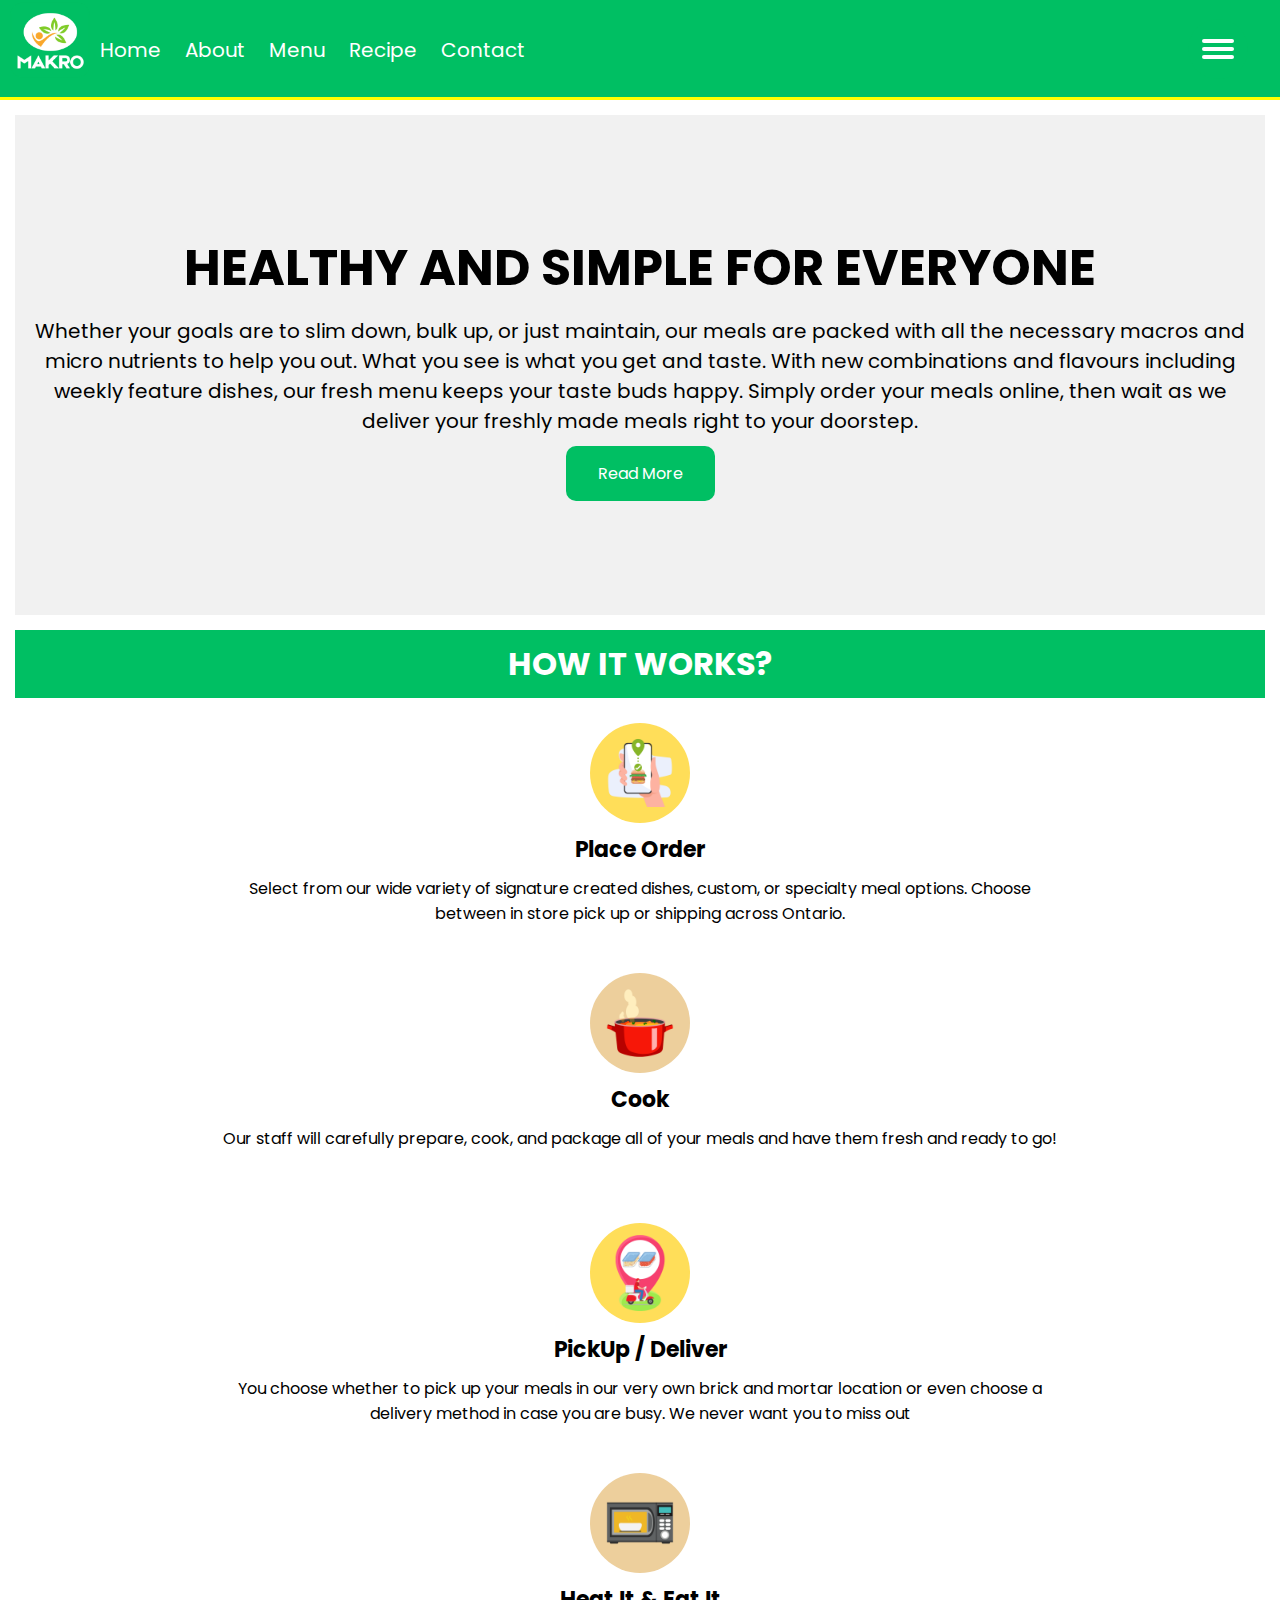
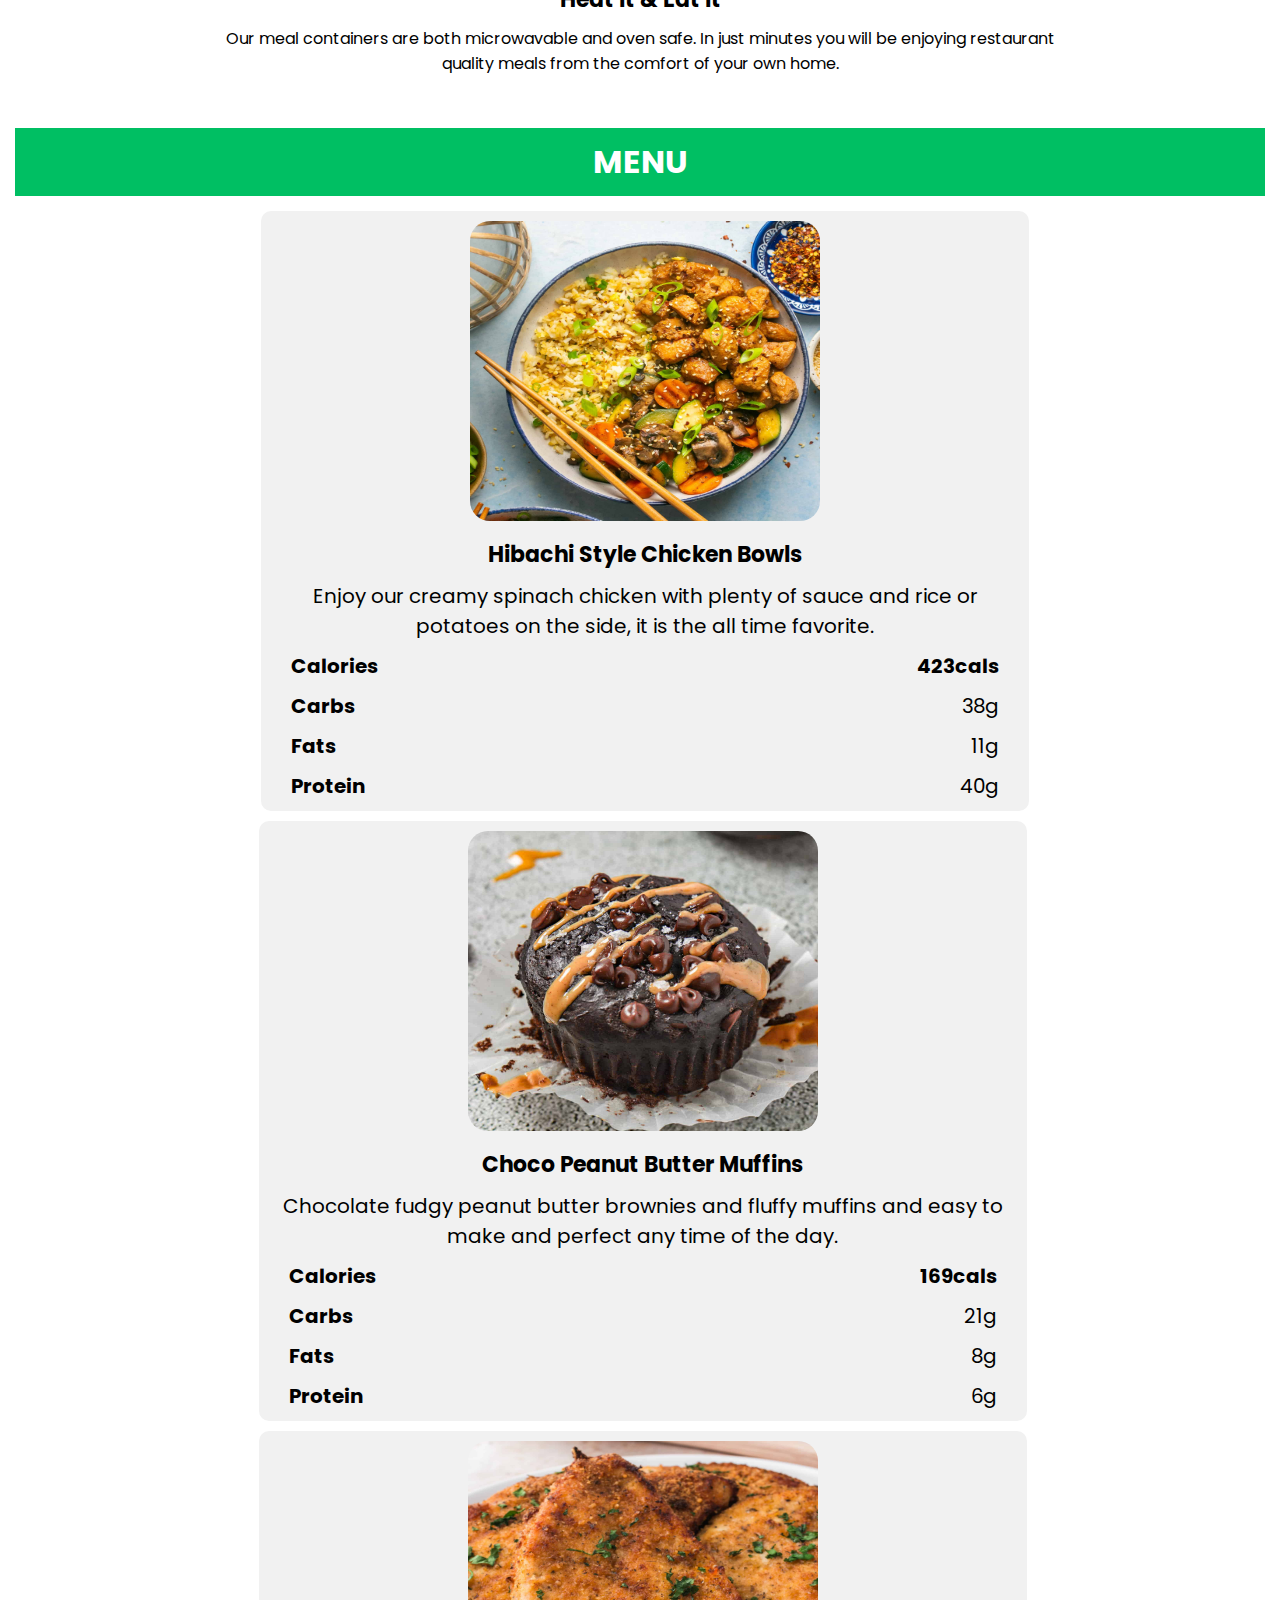
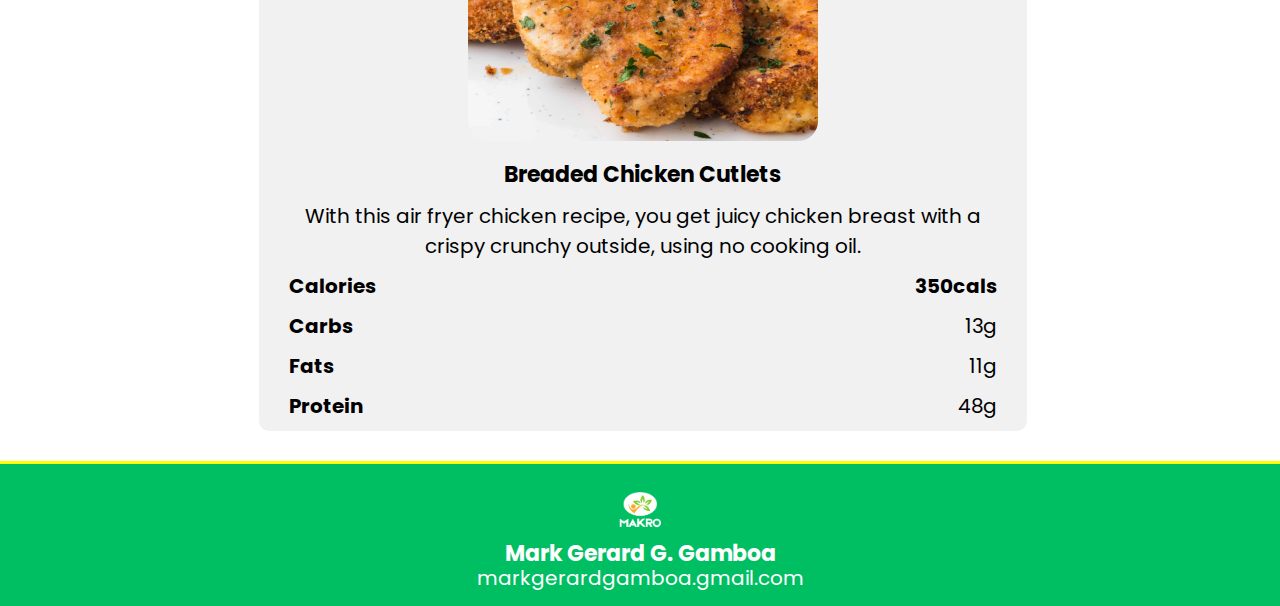
==== index.html @ b9210a34 "Add files via upload" ====
<!DOCTYPE html>
<html lang="en">
<head>
	<meta charset="UTF-8">
	<meta http-equiv="X-UA-Compatible" content="IE=edge">
	<meta name="viewport" content="width=device-width, initial-scale=1.0">
	<title>Makro</title>
	<link rel="stylesheet" href="style.css" />
	<link rel="icon" href="Picture/Logo.png">
</head>
<body>

	<div class="navbar">
    	<div class="logo">
			<a href="index.html"><img src="Picture/Logo.png" alt="" width="90"/></a>
        </div>
        <div class="nav">
          <ul>
            <a href="index.html"><li>Home</li></a>
            <a href="about.html"><li>About</li></a>
            <a href="menu.html"><li>Menu</li></a>
            <a href="recipe.html"><li>Recipe</li></a>
            <a href="contact.html"><li>Contact</li></a>
          </ul>
          </div>

		  <div class="menu-toggle">
			<div class="hamburger">
				<span></span>
			</div>
		</div>
    </div>

	<div class="app">
		<aside class="sidebar">
			<nav class="menu">
				<a href="index.html" class="menu-item is-active">Home</a>
				<a href="about.html" class="menu-item">About</a>
				<a href="menu.html" class="menu-item">Menu</a>
				<a href="recipe.html" class="menu-item">Recipe</a>
				<a href="contact.html" class="menu-item">Contacts</a>
				<a href="ordernow.html" class="menu-item">Order Now</a>
			</nav>

		</aside>

        <div class="content">
			<div class="container">
				<h1 class="title">HEALTHY AND SIMPLE FOR EVERYONE</h1>

				<p>Whether your goals are to slim down, bulk up, or just maintain, our meals are packed with all the necessary macros and micro nutrients to help you out. What you see is what you get and taste. With new combinations and flavours including weekly feature dishes, our fresh menu keeps your taste buds happy. Simply order your meals online, then wait as we deliver your freshly made meals right to your doorstep.</p>
	
				<a href="about.html"><button>Read More</button></a>
			</div>

			<div class="breakline">
				<h1>HOW IT WORKS?</h1>
			</div>

			<div class="row-1">
				<div class="column-1">
					<img class="picture-1" src="Picture/Order.png" alt="">
					<h2>Place Order</h2>
					<p>Select from our wide variety of signature created dishes, custom, or specialty meal options. Choose between in store pick up or shipping across Ontario.</p>
				</div>
				<div class="column-1">
					<img class="picture-1" src="Picture/Cook.png" alt="">
				  <h2>Cook</h2>
				  <p>Our staff will carefully prepare, cook, and package all of your meals and have them fresh and ready to go!</p>
				</div>
				<div class="column-1">
					<img class="picture-1" src="Picture/PickupDeliver.png" alt="">
				  <h2>PickUp / Deliver</h2>
				  <p>You choose whether to pick up your meals in our very own brick and mortar location or even choose a delivery method in case you are busy. We never want you to miss out</p>
				</div>
				<div class="column-1">
					<img class="picture-1" src="Picture/HeatEat.png" alt="">
				  <h2>Heat It & Eat It</h2>
				  <p>Our meal containers are both microwavable and oven safe. In just minutes you will be enjoying restaurant quality meals from the comfort of your own home.</p>
				</div>
			  </div>

			  <div class="breakline">
				<a href="menu.html"><h1>MENU</h1></a>
			  </div>
			  <div class="row-2">
				<div class="column" style="background-color: #f1f1f1;">
					<img class="picture" src="Picture/Hibachi Style Chicken Bowls.jpg" alt="Creamy Spinach Chicken">
					<h2>Hibachi Style Chicken Bowls</h2>
					<p>Enjoy our creamy spinach chicken with plenty of sauce and rice or potatoes on the side, it is the all time favorite.  </p>
					<div class="row1">
						<div class="column1">
							<p class="macros1">Calories</p>
							<p class="macros">Carbs</p>
							<p class="macros">Fats</p>
							<p class="macros">Protein</p>
						</div>
						<div class="column2">
							<p class="macros1">423cals</p>
							<p>38g</p>
							<p>11g</p>
							<p>40g</p>
						</div>
					</div>
				</div>
				<div class="column-2" style="background-color: #f1f1f1;">
					<img class="picture" src="Picture/Chocolate Greek Yogurt Peanut Butter Muffins.jpg" alt="Creamy Spinach Chicken">
					<h2>Choco Peanut Butter Muffins</h2>
					<p>Chocolate fudgy peanut butter brownies and fluffy muffins and easy to make and perfect any time of the day.</p>
					<div class="row1">
						<div class="column1">
							<p class="macros1">Calories</p>
							<p class="macros">Carbs</p>
							<p class="macros">Fats</p>
							<p class="macros">Protein</p>
						</div>
						<div class="column2">
							<p class="macros1">169cals</p>
							<p>21g</p>
							<p>8g</p>
							<p>6g</p>
						</div>
					</div>
				</div>
				<div class="column-2" style="background-color: #f1f1f1;">
					<img class="picture" src="Picture/Breaded Chicken Cutlets.jpg" alt="Beef Broccoli">
					<h2>Breaded Chicken Cutlets</h2>
					<p>With this air fryer chicken recipe, you get juicy chicken breast with a crispy crunchy outside, using no cooking oil. </p>
					<div class="row1">
						<div class="column1">
							<p class="macros1">Calories</p>
							<p class="macros">Carbs</p>
							<p class="macros">Fats</p>
							<p class="macros">Protein</p>
						</div>
						<div class="column2">
							<p class="macros1">350cals</p>
							<p>13g</p>
							<p>11g</p>
							<p>48g</p>
						</div>
					</div>
				</div>
			</div> 


			<div class="footer">
				<img class="logofooter" src="./Picture/Logo.png" alt="" width="50px">
				<h2>Mark Gerard G. Gamboa</h2>
				<p>markgerardgamboa.gmail.com</p>
			</div>
        </div>


	</div>

	

	<script>
		const menu_toggle = document.querySelector('.menu-toggle');
		const sidebar = document.querySelector('.sidebar');

		menu_toggle.addEventListener('click', () => {
			menu_toggle.classList.toggle('is-active');
			sidebar.classList.toggle('is-active');
		});
	</script>
</body>
</html>
---- style.css ----
@import url('https://fonts.googleapis.com/css2?family=Poppins:ital,wght@0,100;0,200;0,300;0,400;0,500;0,600;0,700;0,800;0,900;1,100;1,200;1,300;1,400;1,500;1,600;1,700;1,800;1,900&display=swap');


* {
	margin: 0;
	padding: 0;
	box-sizing: border-box;
	font-family: Poppins;
}

.nav{
	padding-top: 25px;
}

a{
	text-decoration: none;
	color:white
}

.navbar{
	height: 100px;
	clear:both;
	overflow:auto;
	background-color: rgb(0,191,99);
	border-bottom: 3px solid yellow;
}

.logo img{
	padding-left: 10px;
	float:left;
}

ul li{
	color: white;
	display: inline-block; 
	padding:10px;
	font-size:20px; 
	cursor: pointer;
}

ul li:hover{
	color:rgb(0,191,99);
	background-color: white;
	border-radius: 10px;
}

.app {
	display: flex;
	min-height: 100vh;
}

.menu-toggle {
	display: none;
	position: fixed;
	top: 1.2rem;
	right: 2rem;
	width: 60px;
	height: 60px;
	border-radius: 99px;
	background-color: rgb(0,191,99);
	cursor: pointer;
}

.hamburger {
	position: relative;
	top: calc(50% - 2px);
	left: 50%;
	transform: translate(-50%, -50%);
	width: 32px;
}

.hamburger > span,
.hamburger > span::before,
.hamburger > span::after {
  display: block;
  position: absolute;
  width: 100%;
  height: 4px;
  border-radius: 99px;
  background-color: #FFF;
  transition-duration: .25s;
}

.hamburger > span::before {
  content: '';
  top: -8px;
}
.hamburger > span::after {
  content: '';
  top: 8px;
}
.menu-toggle.is-active .hamburger > span {
  transform: rotate(45deg);
}
.menu-toggle.is-active .hamburger > span::before {
  top: 0;
  transform: rotate(0deg);
}
.menu-toggle.is-active .hamburger > span::after {
  top: 0;
  transform: rotate(90deg);
}

.sidebar {
	flex: 1 1 0;
	max-width: 200px;
	padding: 2rem 1rem;
	background-color: rgb(0,191,99);
}

.sidebar h3 {
	color: white;
	font-size: 1,5rem;
	text-transform: uppercase;
	margin-bottom: 0.5em;
}

.sidebar .menu {
	margin: 0 -1rem;
}

.sidebar .menu .menu-item {
	display: block;
	padding: 1em;
	color: #FFF;
	text-decoration: none;
	transition: 0.2s linear;
}

.sidebar .menu .menu-item:hover{
	color: white;
	border-right: 5px solid white;
}

.content {
	flex: 1 1 0;
	width: 100%;
}

.container{
	padding: 10px;
	margin: 15px;
    background-color: #f1f1f1;
    height: 500px;
    align-content: center;
    text-align: center;
}

.title{
	font-size:50px;
}

.content p{
	position: relative;
	margin-top: 10px;
	font-size: 20px;
}

.content button{
	margin-top: 10px;
	border: none;
	color: white;
	border-radius: 10px;
	padding: 15px 32px;
	font-size: 16px;
	cursor: pointer;
	background-color: rgb(0,191,99);
}

.breakline{
    background-color:rgb(0,191,99);
    color: white;
    text-align: center;
    padding: 10px;
	margin: 15px;
  }

.row-1{
	text-align: center;
	margin-top: 15px;
	display: flex;
	flex-direction: row;
}

  .column-1 {
    padding: 10px;
    height: 250px;
  }

  .column-1 p{
    text-align: center;
	font-size: 16px;
  }

  h2{
	margin-top: 10px;
    text-align: center;
	font-size: 22px;
  }

  .row-2{
	text-align: center;
	margin-top: 15px;
	display: flex;
	flex-direction: row;
  }

  .column-2, .column{
	margin-left: 10px;
    width: 33%;
    padding: 20px;
	border-radius: 10px;
  }
  
  .picture{
    border-radius: 20px;
    width: 350px; 
    height: 300px;
  }

  .picture-1{
    display: block;
    margin-left: auto;
    margin-right: auto;
    border-radius: 100px;
    width: 100px; 
    height: 100px;
  }
  
  .column-2{
    margin-left: 5px;
  }

  h2{
    text-align: center;
  }

  .macros{
    font-weight: bolder;
  }

  .macros1{
    font-weight: bolder;
    font-size: 20px;
  }

  p{
    padding: 0px 10px;
  }

  .column1 {
    padding-left: 10px;
    float: left;
	text-align: start;
    width: 50%;
  }

  .column2 {
    padding-right: 10px;
    float: left;
    width: 50%;
    text-align: end;
  }

  .footer {
	margin-top: 20px;
	padding: 20px;
	text-align: center;
	background-color: rgb(0,191,99);
	border-top: 3px solid yellow;
    align-content: center;
    text-align: center;
    color: white;
    line-height: 15px;
  }

  @media (min-width: 3000px) {
	body{
		width: 80%;
		margin: auto;
	}
}

  @media (max-width: 2000px) {
	.column-1 {
		width: 70%;
		padding: 10px;
		height: 330px;
	}
  }

  @media (max-width: 1300px) {
	.menu-toggle {
		display: block;
		z-index: 1;
	}

	.sidebar {
		z-index: 1;
		position: fixed;
		top: 0;
		left: -300px;
		height: 100vh;
		width: 100%;
		max-width: 300px;
		transition: 0.2s linear;
	}

	.sidebar.is-active {
		left: 0;
	}

	.content {
		height: 700px;
	}

	.row-1{
		display: flex;
		flex-direction: column;
		align-items: center;
	}

	.column-1 {
		width: 70%;
		padding: 10px;
		height: 250px;
	}
	
	.row-2{
		display: flex;
		flex-direction: column;
		align-items: center;
	}

	.column1 {
		float: left;
		width: 50%;
	}

	.column-2, .column{
		margin-bottom: 10px;
		width: 60%;
		padding: 10px;
	}
}

@media (max-width: 640px) {
	.nav{
		display: none;
	}

	ul li{
		font-size:15px; 

	}
	.title{
		font-size: 30px;
	}
	
	.content p{
		position: relative;
		margin-top: 10px;
		font-size: 15px;
	}
	
	.content button{
		font-size: 16px;
	}

	.column-1 {
		width: 70%;
		padding: 10px;
		height: 350px;
	}

	.column-2, .column{
		width: 90%;
	}

	.picture{
		border-radius: 20px;
		width: 250px; 
		height: 200px;
	  }
}
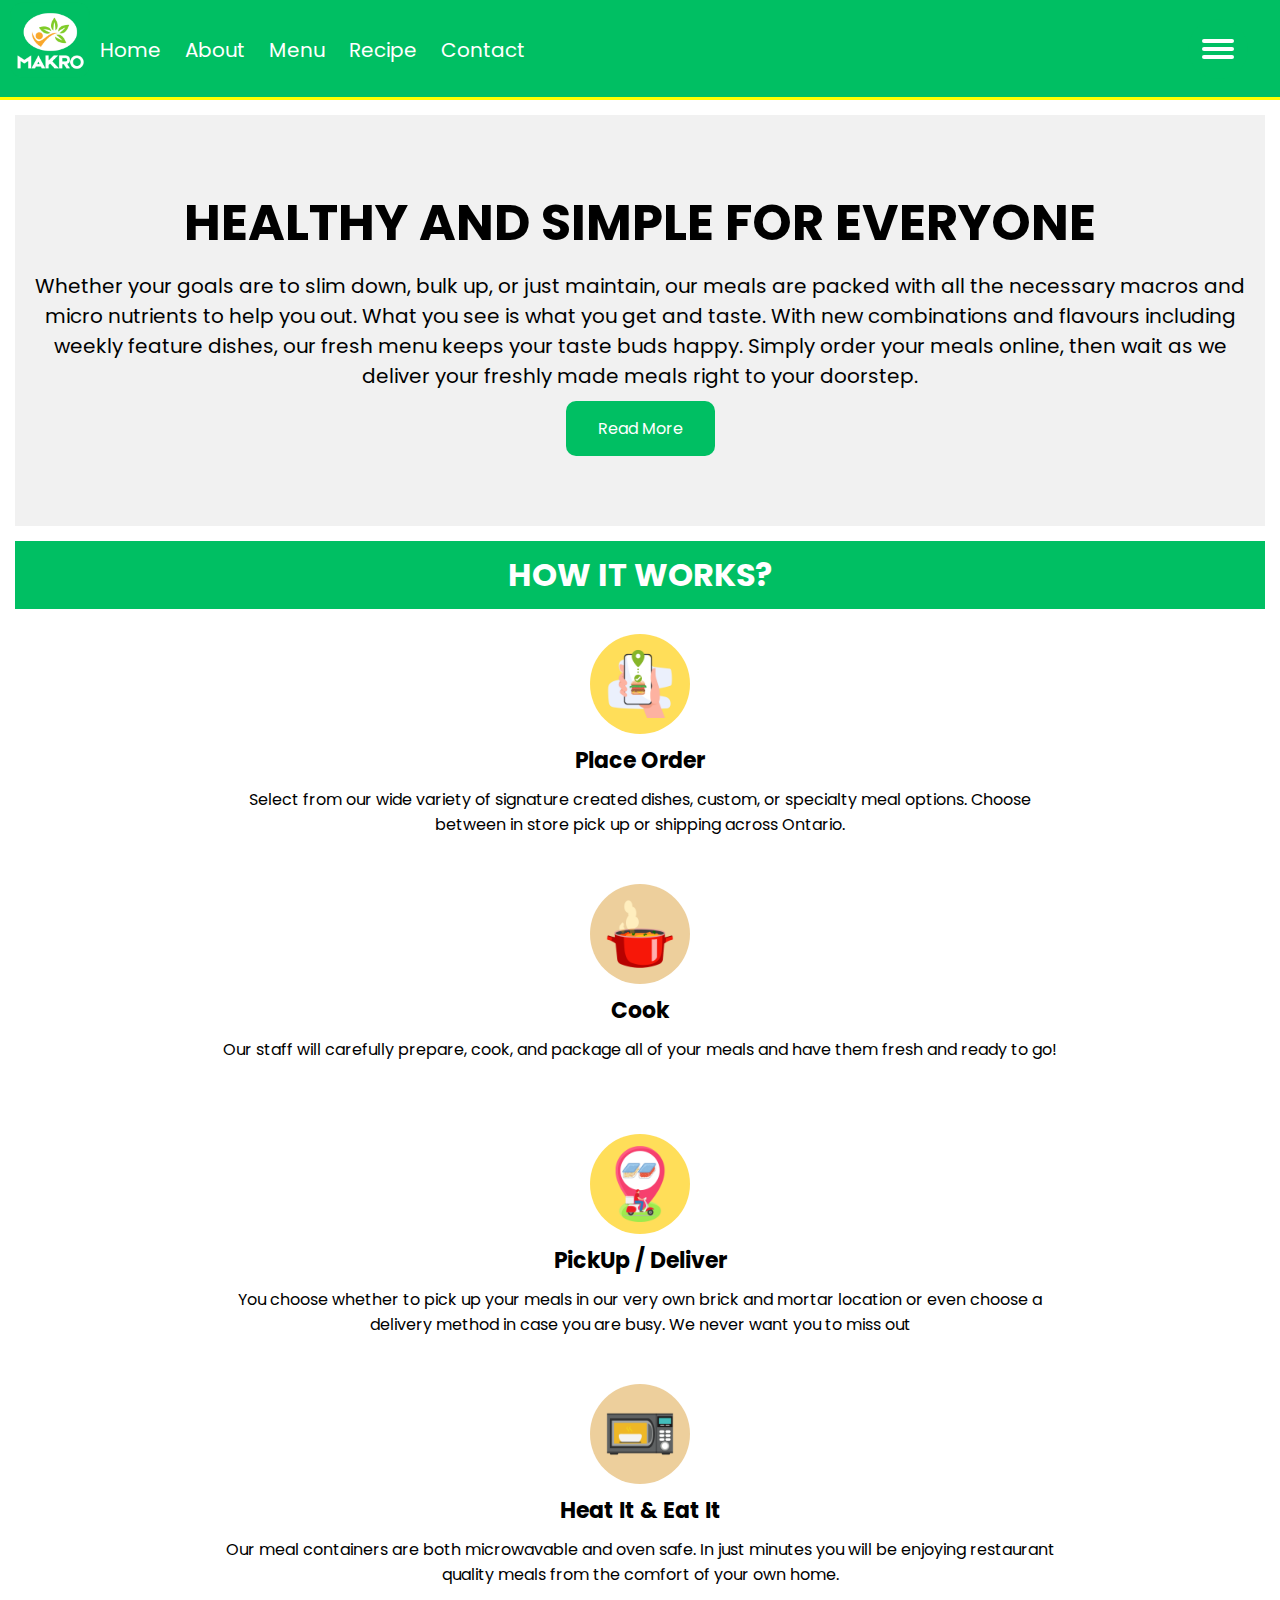
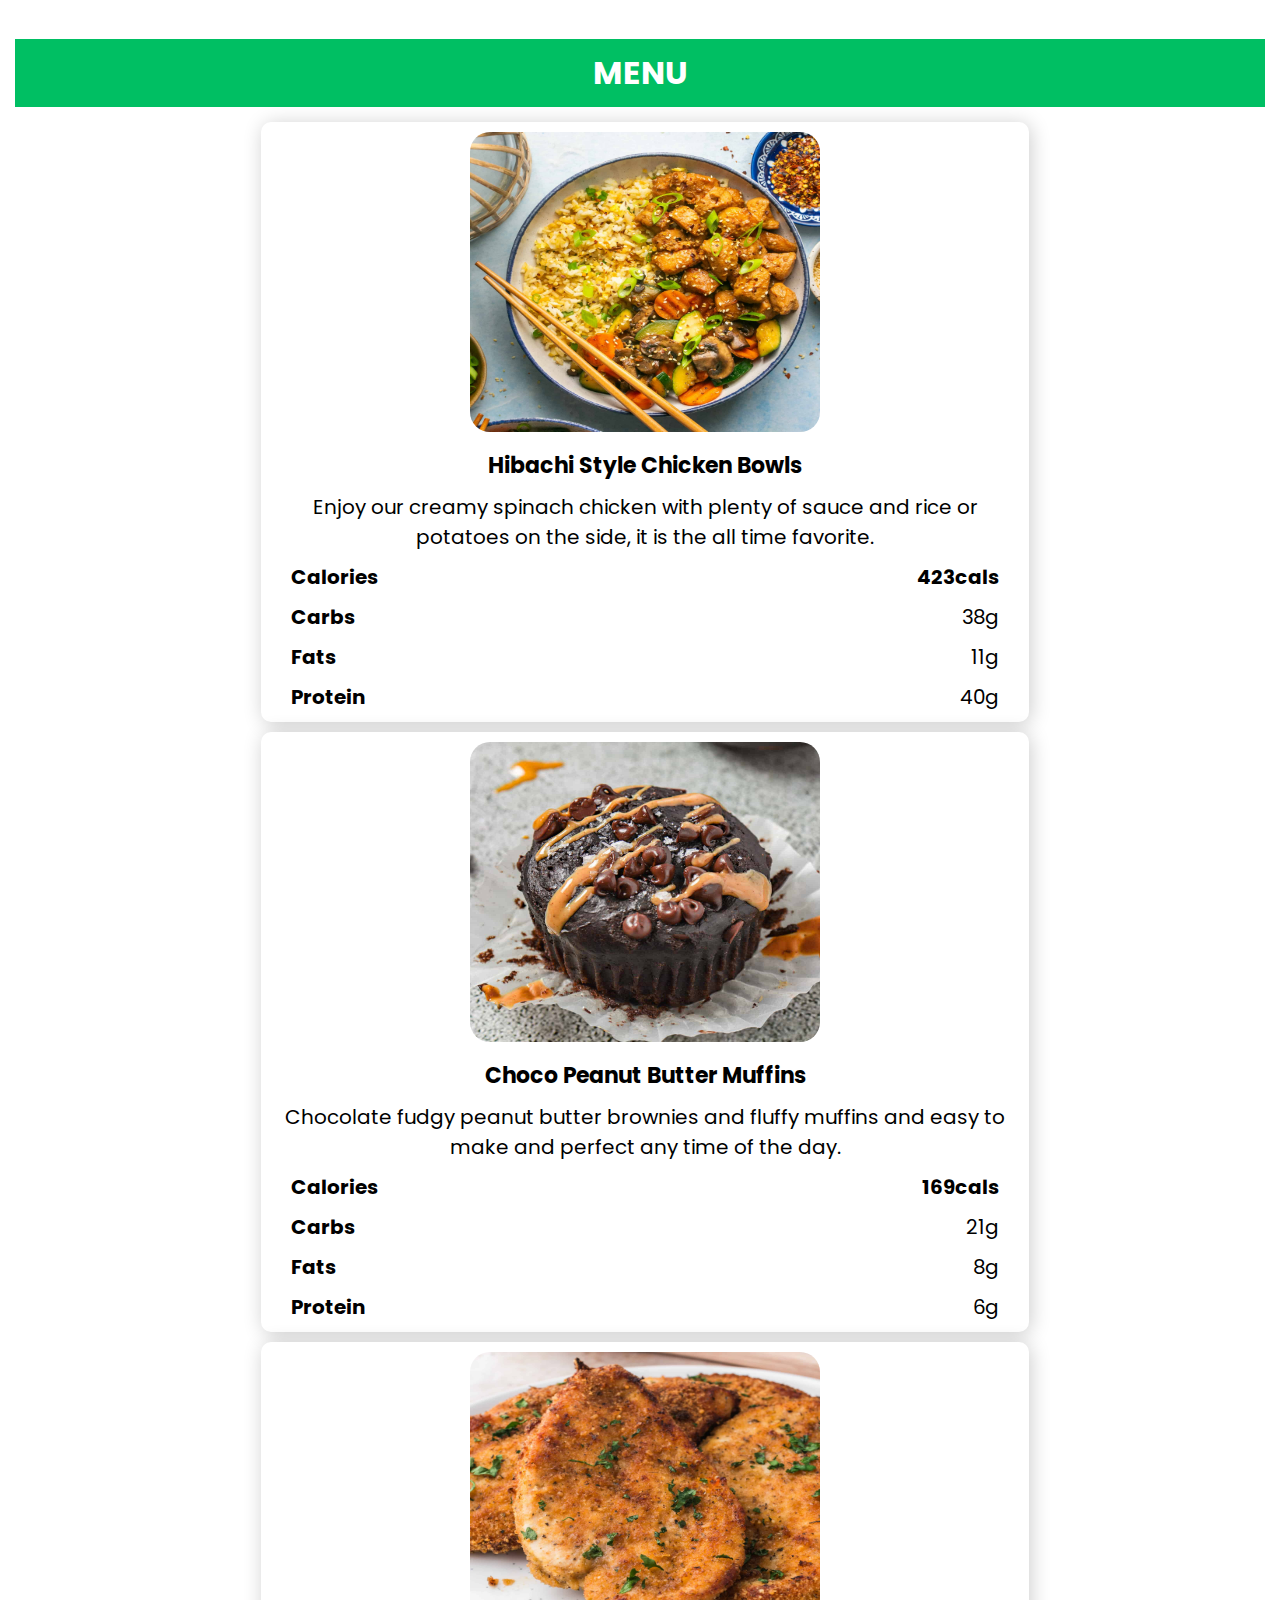
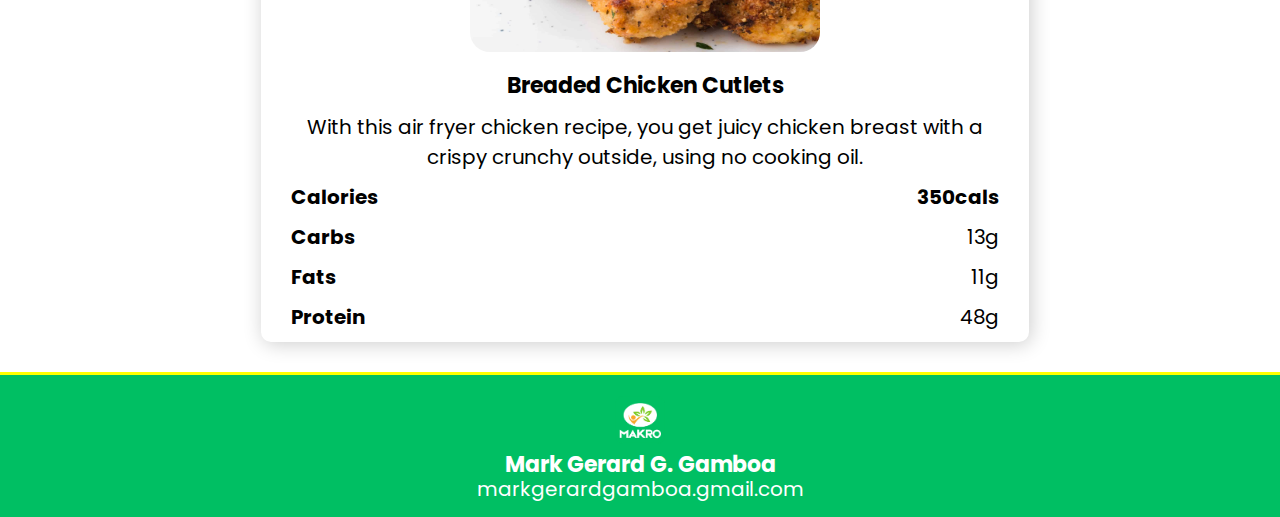
==== commit 0d2e6b7c: "Add files via upload" ====
--- a/index.html
+++ b/index.html
@@ -84,7 +84,7 @@
 				<a href="menu.html"><h1>MENU</h1></a>
 			  </div>
 			  <div class="row-2">
-				<div class="column" style="background-color: #f1f1f1;">
+				<div class="column">
 					<img class="picture" src="Picture/Hibachi Style Chicken Bowls.jpg" alt="Creamy Spinach Chicken">
 					<h2>Hibachi Style Chicken Bowls</h2>
 					<p>Enjoy our creamy spinach chicken with plenty of sauce and rice or potatoes on the side, it is the all time favorite.  </p>
@@ -103,7 +103,7 @@
 						</div>
 					</div>
 				</div>
-				<div class="column-2" style="background-color: #f1f1f1;">
+				<div class="column-2">
 					<img class="picture" src="Picture/Chocolate Greek Yogurt Peanut Butter Muffins.jpg" alt="Creamy Spinach Chicken">
 					<h2>Choco Peanut Butter Muffins</h2>
 					<p>Chocolate fudgy peanut butter brownies and fluffy muffins and easy to make and perfect any time of the day.</p>
@@ -122,7 +122,7 @@
 						</div>
 					</div>
 				</div>
-				<div class="column-2" style="background-color: #f1f1f1;">
+				<div class="column-2">
 					<img class="picture" src="Picture/Breaded Chicken Cutlets.jpg" alt="Beef Broccoli">
 					<h2>Breaded Chicken Cutlets</h2>
 					<p>With this air fryer chicken recipe, you get juicy chicken breast with a crispy crunchy outside, using no cooking oil. </p>
--- a/style.css
+++ b/style.css
@@ -138,10 +138,9 @@
 }
 
 .container{
-	padding: 10px;
+	padding: 70px 10px;
 	margin: 15px;
     background-color: #f1f1f1;
-    height: 500px;
     align-content: center;
     text-align: center;
 }
@@ -207,9 +206,11 @@
 
   .column-2, .column{
 	margin-left: 10px;
-    width: 33%;
+    width: 32%;
     padding: 20px;
 	border-radius: 10px;
+    background: #fff; 
+	box-shadow: 2px 2px 20px rgba(0, 0, 0, 0.2); 
   }
   
   .picture{
@@ -228,7 +229,7 @@
   }
   
   .column-2{
-    margin-left: 5px;
+    margin-left: 10px;
   }
 
   h2{
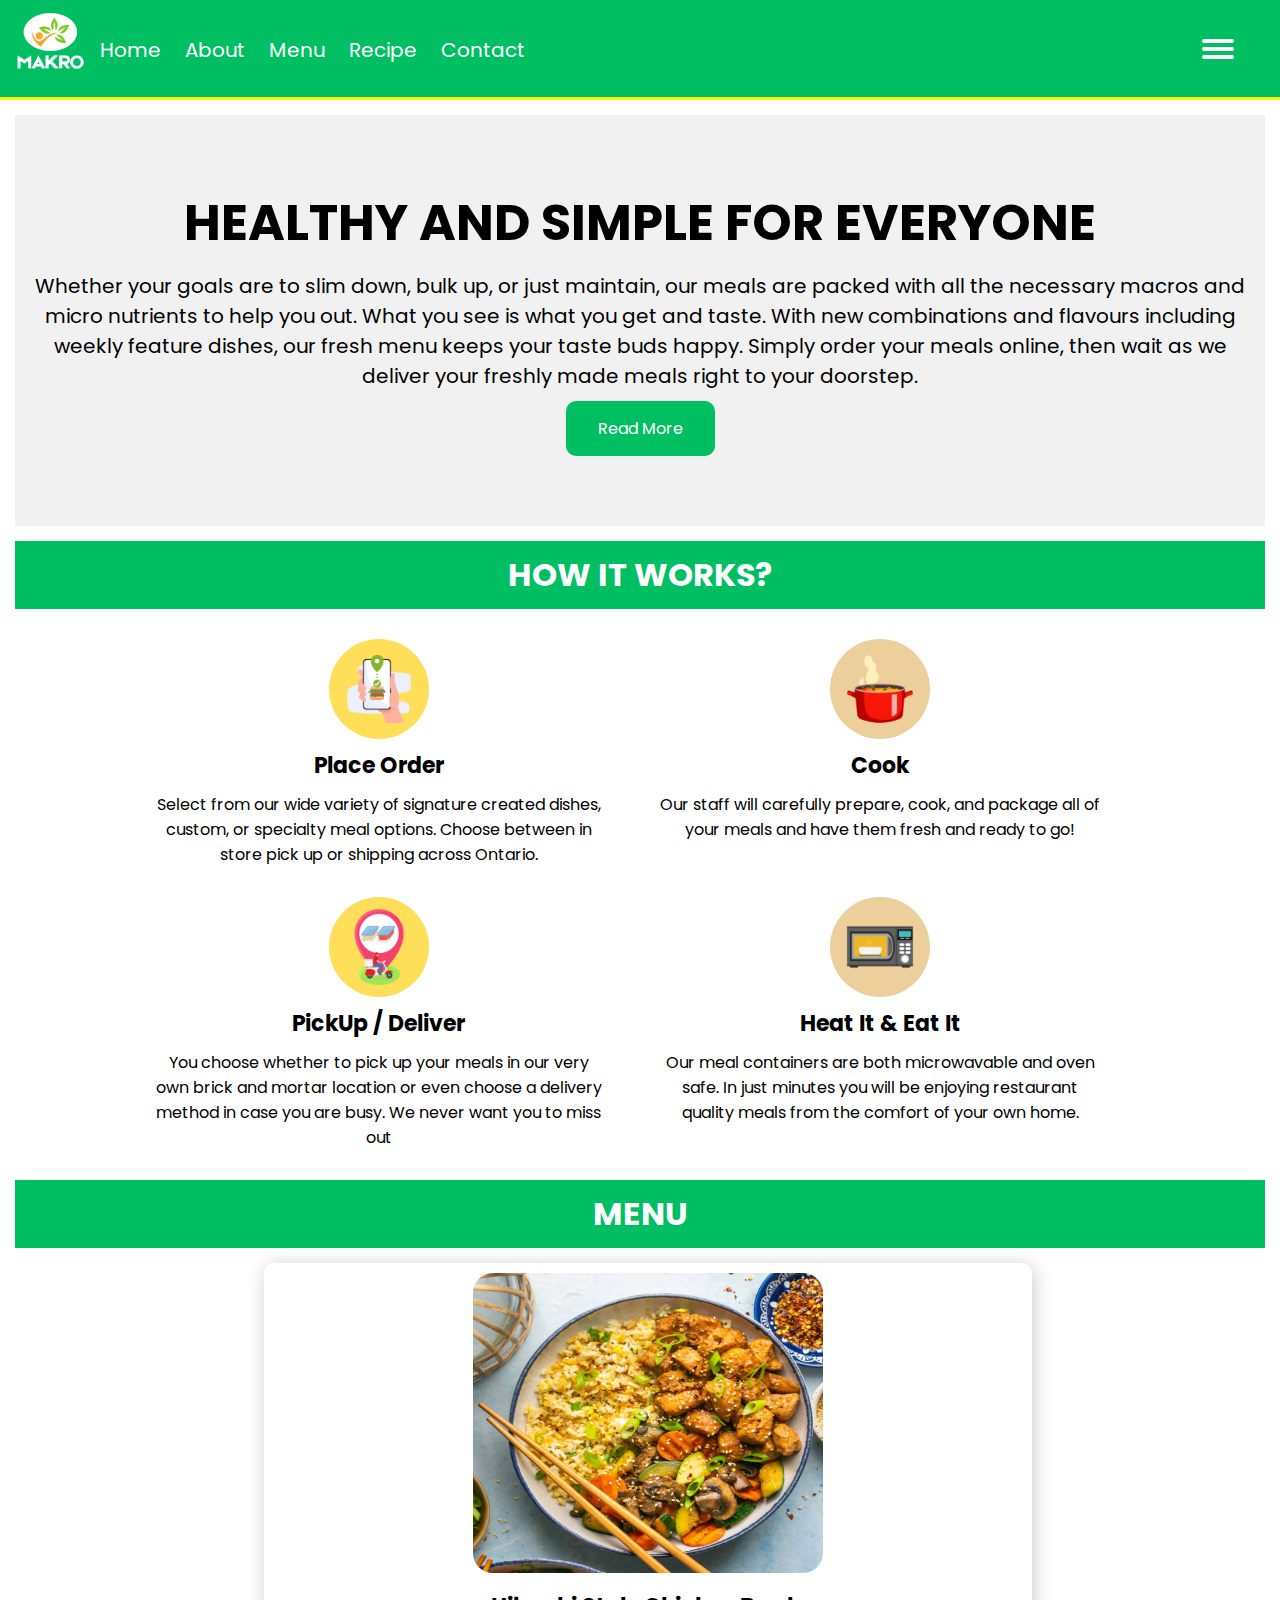
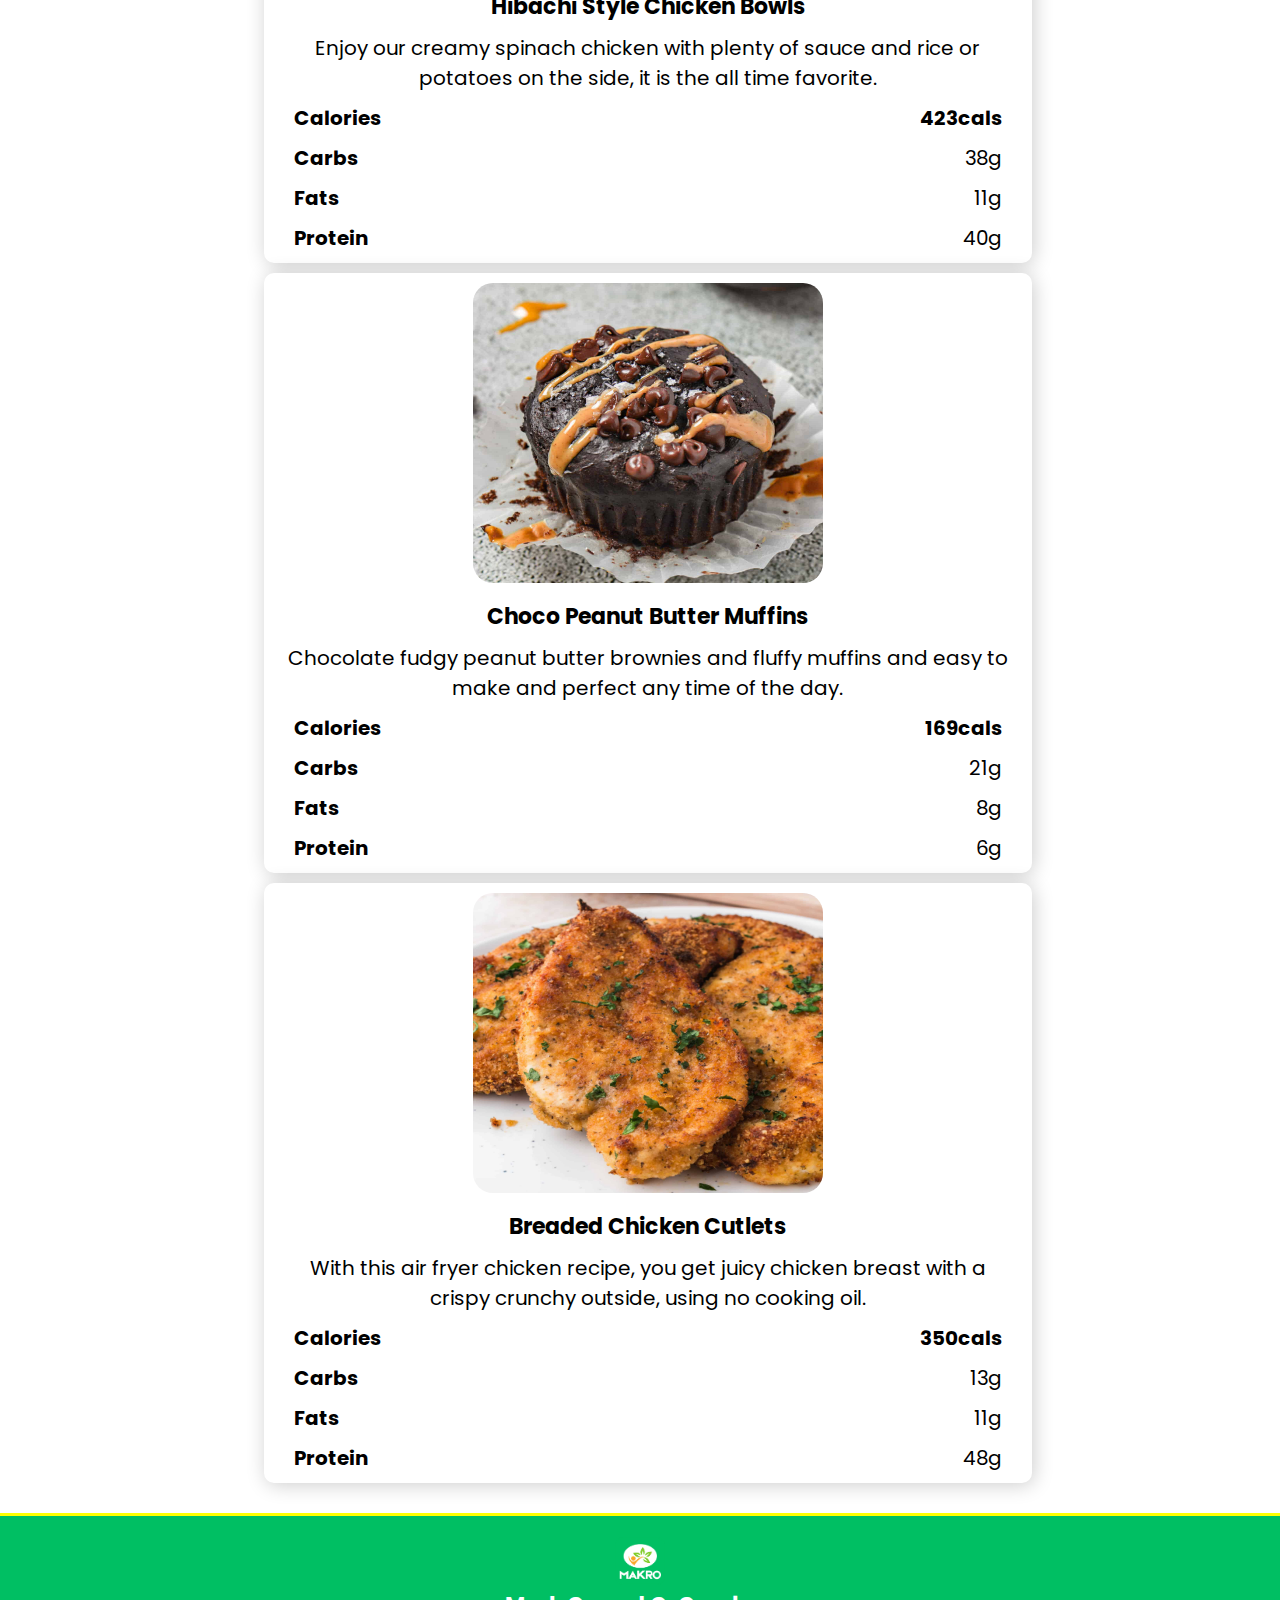
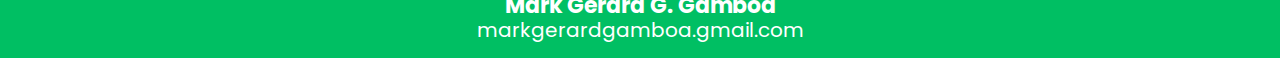
==== commit 9f2b469d: "Add files via upload" ====
--- a/index.html
+++ b/index.html
@@ -78,11 +78,12 @@
 				  <h2>Heat It & Eat It</h2>
 				  <p>Our meal containers are both microwavable and oven safe. In just minutes you will be enjoying restaurant quality meals from the comfort of your own home.</p>
 				</div>
-			  </div>
+			</div>
 
-			  <div class="breakline">
-				<a href="menu.html"><h1>MENU</h1></a>
-			  </div>
+			<div class="breakline">
+			<a href="menu.html"><h1>MENU</h1></a>
+			</div>
+			
 			  <div class="row-2">
 				<div class="column">
 					<img class="picture" src="Picture/Hibachi Style Chicken Bowls.jpg" alt="Creamy Spinach Chicken">
--- a/style.css
+++ b/style.css
@@ -175,15 +175,18 @@
   }
 
 .row-1{
-	text-align: center;
 	margin-top: 15px;
 	display: flex;
-	flex-direction: row;
+	flex-direction: wrap;
+	width: 100%;
+	margin-left: auto;
+	margin-right: auto;
 }
 
   .column-1 {
+	margin: 5px;
     padding: 10px;
-    height: 250px;
+	width: 60%;
   }
 
   .column-1 p{
@@ -205,8 +208,8 @@
   }
 
   .column-2, .column{
-	margin-left: 10px;
-    width: 32%;
+	margin-left: 15px;
+    width: 31.7%;
     padding: 20px;
 	border-radius: 10px;
     background: #fff; 
@@ -227,10 +230,6 @@
     width: 100px; 
     height: 100px;
   }
-  
-  .column-2{
-    margin-left: 10px;
-  }
 
   h2{
     text-align: center;
@@ -263,6 +262,7 @@
     text-align: end;
   }
 
+
   .footer {
 	margin-top: 20px;
 	padding: 20px;
@@ -280,14 +280,25 @@
 		width: 80%;
 		margin: auto;
 	}
-}
-
-  @media (max-width: 2000px) {
-	.column-1 {
-		width: 70%;
-		padding: 10px;
-		height: 330px;
-	}
+	.column-2, .column{
+		margin-left: 15px;
+		width: 32.5%;
+		padding: 20px;
+		border-radius: 10px;
+		background: #fff; 
+		box-shadow: 2px 2px 20px rgba(0, 0, 0, 0.2); 
+	  }
+}
+
+  @media (min-width: 2000px) {
+	.column-2, .column{
+		margin-left: 15px;
+		width: 32.5%;
+		padding: 20px;
+		border-radius: 10px;
+		background: #fff; 
+		box-shadow: 2px 2px 20px rgba(0, 0, 0, 0.2); 
+	  }
   }
 
   @media (max-width: 1300px) {
@@ -316,15 +327,14 @@
 	}
 
 	.row-1{
+		width: 80%;
 		display: flex;
-		flex-direction: column;
-		align-items: center;
+		flex-wrap: wrap;
+
 	}
 
 	.column-1 {
-		width: 70%;
-		padding: 10px;
-		height: 250px;
+		width: 48%;
 	}
 	
 	.row-2{
@@ -369,9 +379,8 @@
 	}
 
 	.column-1 {
-		width: 70%;
+		width: 100%;
 		padding: 10px;
-		height: 350px;
 	}
 
 	.column-2, .column{
